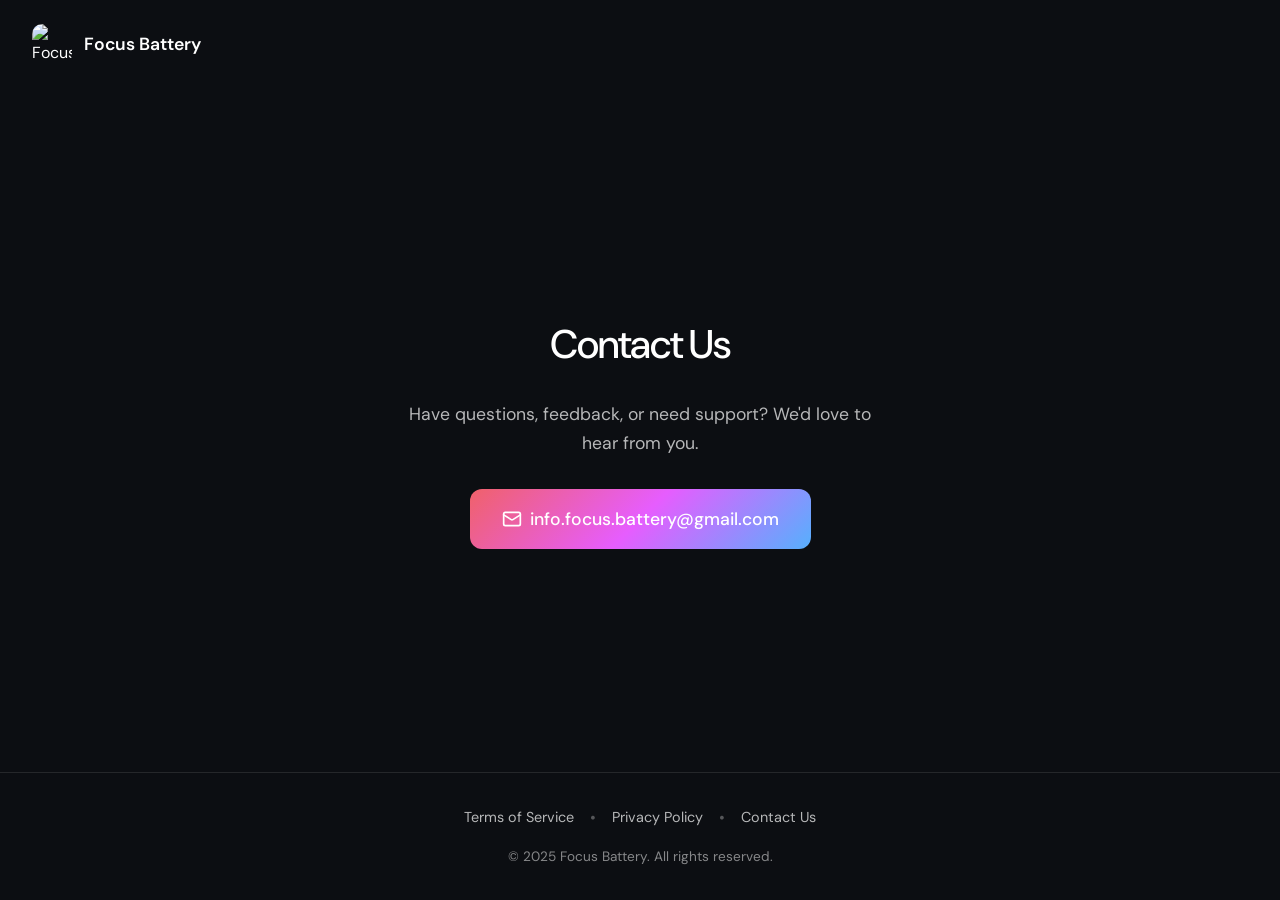
==== contact.html @ 64585968 "Add Focus Battery landing page and supporting pages - Create responsive landing page with hero secti" ====
<!DOCTYPE html>
<html lang="en">
<head>
    <meta charset="UTF-8">
    <meta name="viewport" content="width=device-width, initial-scale=1.0">
    <title>Contact Us - Focus Battery</title>
    <meta name="description" content="Get in touch with the Focus Battery team.">
    <meta name="theme-color" content="#0C0E12">

    <!-- Favicon -->
    <link rel="icon" type="image/png" href="assets/logo.png">
    <link rel="apple-touch-icon" href="assets/logo.png">

    <!-- Fonts -->
    <link rel="preconnect" href="https://fonts.googleapis.com">
    <link rel="preconnect" href="https://fonts.gstatic.com" crossorigin>
    <link href="https://fonts.googleapis.com/css2?family=DM+Sans:ital,opsz,wght@0,9..40,100..1000;1,9..40,100..1000&display=swap" rel="stylesheet">

    <style>
        * {
            margin: 0;
            padding: 0;
            box-sizing: border-box;
        }

        body {
            font-family: 'DM Sans', -apple-system, BlinkMacSystemFont, 'Segoe UI', Roboto, sans-serif;
            background-color: #0C0E12;
            color: #FFFFFF;
            min-height: 100vh;
            display: flex;
            flex-direction: column;
            line-height: 1.6;
            -webkit-font-smoothing: antialiased;
            -moz-osx-font-smoothing: grayscale;
        }

        header {
            padding: 1.5rem 2rem;
        }

        .logo-link {
            display: inline-flex;
            align-items: center;
            gap: 0.75rem;
            text-decoration: none;
            color: #FFFFFF;
        }

        .logo {
            width: 40px;
            height: 40px;
            border-radius: 10px;
        }

        .logo-text {
            font-size: 1.1rem;
            font-weight: 600;
        }

        main {
            flex: 1;
            display: flex;
            flex-direction: column;
            align-items: center;
            justify-content: center;
            padding: 2rem;
            text-align: center;
        }

        .content {
            max-width: 500px;
        }

        h1 {
            font-size: 2.5rem;
            font-weight: 500;
            margin-bottom: 1.5rem;
            letter-spacing: -0.02em;
        }

        .description {
            color: rgba(255, 255, 255, 0.7);
            font-size: 1.1rem;
            margin-bottom: 2rem;
        }

        .email-link {
            display: inline-flex;
            align-items: center;
            gap: 0.5rem;
            background: linear-gradient(135deg, #F0616A 0%, #E65DFE 50%, #56B0FD 100%);
            color: #FFFFFF;
            padding: 1rem 2rem;
            border-radius: 12px;
            text-decoration: none;
            font-weight: 500;
            font-size: 1.1rem;
            transition: transform 0.2s ease, box-shadow 0.2s ease;
        }

        .email-link:hover {
            transform: translateY(-2px);
            box-shadow: 0 8px 30px rgba(230, 93, 254, 0.3);
        }

        .email-link svg {
            width: 20px;
            height: 20px;
        }

        footer {
            padding: 2rem;
            text-align: center;
            border-top: 1px solid rgba(255, 255, 255, 0.1);
        }

        .footer-links {
            display: flex;
            justify-content: center;
            align-items: center;
            gap: 1rem;
            flex-wrap: wrap;
            margin-bottom: 1rem;
        }

        .footer-links a {
            color: rgba(255, 255, 255, 0.7);
            text-decoration: none;
            font-size: 0.9rem;
            transition: color 0.2s ease;
        }

        .footer-links a:hover {
            color: #FFFFFF;
        }

        .footer-links .separator {
            color: rgba(255, 255, 255, 0.3);
        }

        .copyright {
            color: rgba(255, 255, 255, 0.5);
            font-size: 0.85rem;
        }

        @media (max-width: 768px) {
            header {
                padding: 1rem 1.5rem;
            }

            main {
                padding: 1.5rem;
            }

            h1 {
                font-size: 2rem;
            }

            .footer-links {
                flex-direction: column;
                gap: 0.75rem;
            }

            .footer-links .separator {
                display: none;
            }
        }
    </style>
</head>
<body>
    <header>
        <a href="index.html" class="logo-link">
            <img src="assets/logo.png" alt="Focus Battery" class="logo">
            <span class="logo-text">Focus Battery</span>
        </a>
    </header>

    <main>
        <div class="content">
            <h1>Contact Us</h1>
            <p class="description">Have questions, feedback, or need support? We'd love to hear from you.</p>
            <a href="mailto:info.focus.battery@gmail.com" class="email-link">
                <svg xmlns="http://www.w3.org/2000/svg" viewBox="0 0 24 24" fill="none" stroke="currentColor" stroke-width="2" stroke-linecap="round" stroke-linejoin="round">
                    <rect width="20" height="16" x="2" y="4" rx="2"/>
                    <path d="m22 7-8.97 5.7a1.94 1.94 0 0 1-2.06 0L2 7"/>
                </svg>
                info.focus.battery@gmail.com
            </a>
        </div>
    </main>

    <footer>
        <nav class="footer-links">
            <a href="terms.html">Terms of Service</a>
            <span class="separator">•</span>
            <a href="privacy.html">Privacy Policy</a>
            <span class="separator">•</span>
            <a href="contact.html">Contact Us</a>
        </nav>
        <p class="copyright">&copy; 2025 Focus Battery. All rights reserved.</p>
    </footer>
</body>
</html>
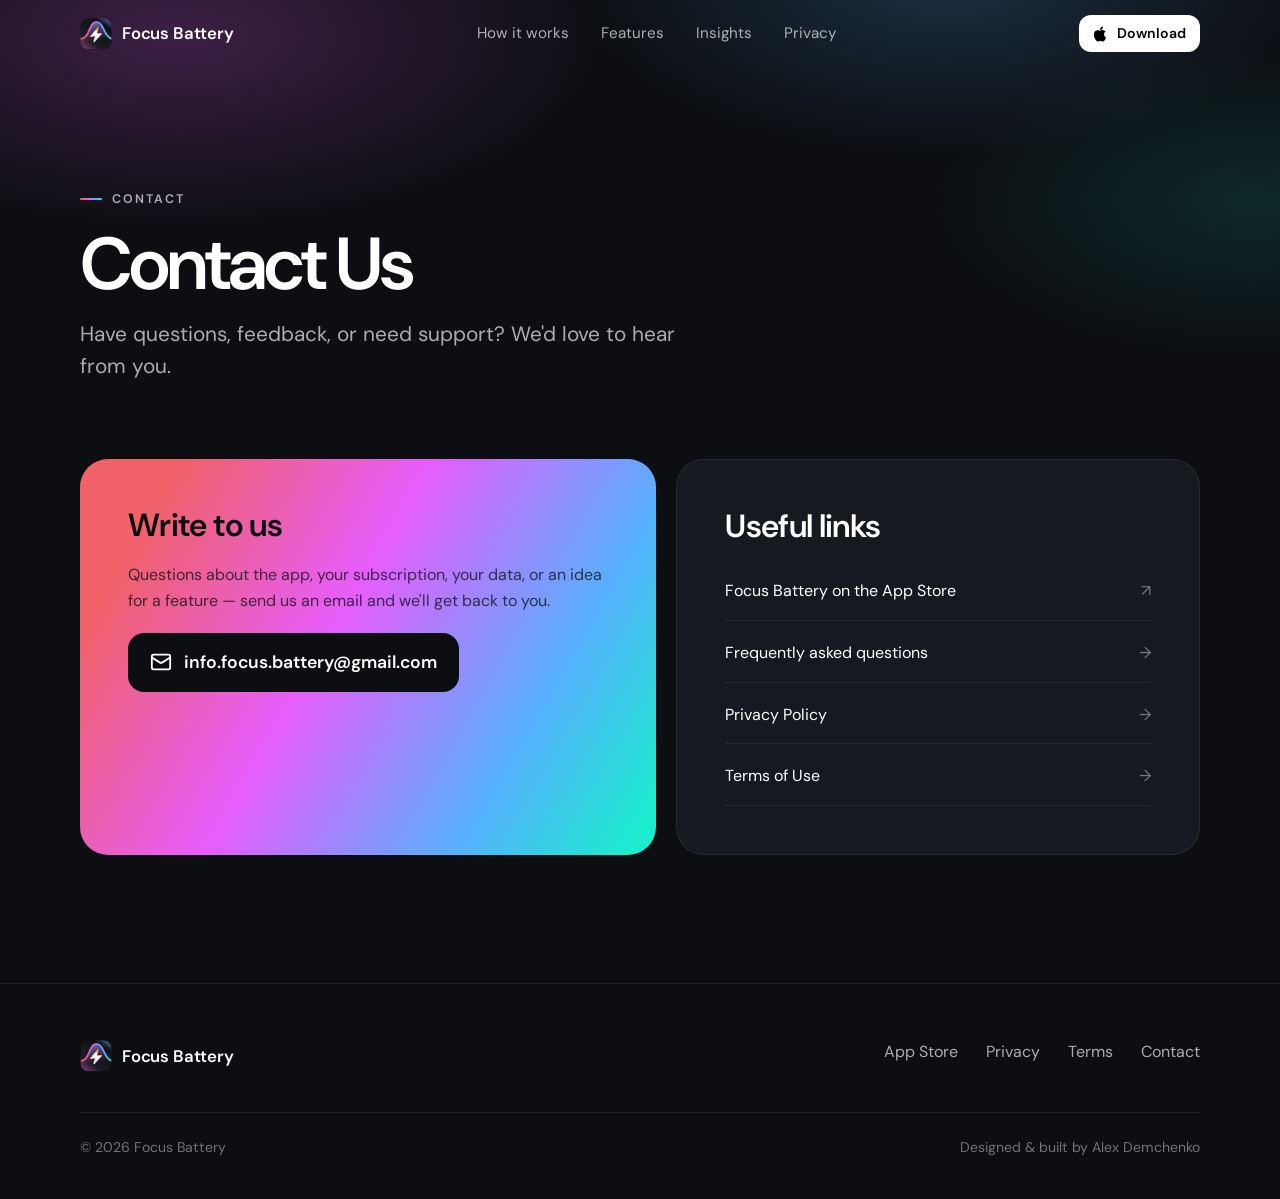
==== commit 60ad28f5: "Redesign website: new homepage, shared styles, animated app visuals - New homepage structure (hero, " ====
--- a/contact.html
+++ b/contact.html
@@ -6,6 +6,7 @@
     <title>Contact Us - Focus Battery</title>
     <meta name="description" content="Get in touch with the Focus Battery team.">
     <meta name="theme-color" content="#0C0E12">
+    <link rel="canonical" href="https://focusbattery.pro/contact.html">
 
     <!-- Favicon -->
     <link rel="icon" type="image/png" href="assets/logo.png">
@@ -16,189 +17,95 @@
     <link rel="preconnect" href="https://fonts.gstatic.com" crossorigin>
     <link href="https://fonts.googleapis.com/css2?family=DM+Sans:ital,opsz,wght@0,9..40,100..1000;1,9..40,100..1000&display=swap" rel="stylesheet">
 
-    <style>
-        * {
-            margin: 0;
-            padding: 0;
-            box-sizing: border-box;
-        }
-
-        body {
-            font-family: 'DM Sans', -apple-system, BlinkMacSystemFont, 'Segoe UI', Roboto, sans-serif;
-            background-color: #0C0E12;
-            color: #FFFFFF;
-            min-height: 100vh;
-            display: flex;
-            flex-direction: column;
-            line-height: 1.6;
-            -webkit-font-smoothing: antialiased;
-            -moz-osx-font-smoothing: grayscale;
-        }
-
-        header {
-            padding: 1.5rem 2rem;
-        }
-
-        .logo-link {
-            display: inline-flex;
-            align-items: center;
-            gap: 0.75rem;
-            text-decoration: none;
-            color: #FFFFFF;
-        }
-
-        .logo {
-            width: 40px;
-            height: 40px;
-            border-radius: 10px;
-        }
-
-        .logo-text {
-            font-size: 1.1rem;
-            font-weight: 600;
-        }
-
-        main {
-            flex: 1;
-            display: flex;
-            flex-direction: column;
-            align-items: center;
-            justify-content: center;
-            padding: 2rem;
-            text-align: center;
-        }
-
-        .content {
-            max-width: 500px;
-        }
-
-        h1 {
-            font-size: 2.5rem;
-            font-weight: 500;
-            margin-bottom: 1.5rem;
-            letter-spacing: -0.02em;
-        }
-
-        .description {
-            color: rgba(255, 255, 255, 0.7);
-            font-size: 1.1rem;
-            margin-bottom: 2rem;
-        }
-
-        .email-link {
-            display: inline-flex;
-            align-items: center;
-            gap: 0.5rem;
-            background: linear-gradient(135deg, #F0616A 0%, #E65DFE 50%, #56B0FD 100%);
-            color: #FFFFFF;
-            padding: 1rem 2rem;
-            border-radius: 12px;
-            text-decoration: none;
-            font-weight: 500;
-            font-size: 1.1rem;
-            transition: transform 0.2s ease, box-shadow 0.2s ease;
-        }
-
-        .email-link:hover {
-            transform: translateY(-2px);
-            box-shadow: 0 8px 30px rgba(230, 93, 254, 0.3);
-        }
-
-        .email-link svg {
-            width: 20px;
-            height: 20px;
-        }
-
-        footer {
-            padding: 2rem;
-            text-align: center;
-            border-top: 1px solid rgba(255, 255, 255, 0.1);
-        }
-
-        .footer-links {
-            display: flex;
-            justify-content: center;
-            align-items: center;
-            gap: 1rem;
-            flex-wrap: wrap;
-            margin-bottom: 1rem;
-        }
-
-        .footer-links a {
-            color: rgba(255, 255, 255, 0.7);
-            text-decoration: none;
-            font-size: 0.9rem;
-            transition: color 0.2s ease;
-        }
-
-        .footer-links a:hover {
-            color: #FFFFFF;
-        }
-
-        .footer-links .separator {
-            color: rgba(255, 255, 255, 0.3);
-        }
-
-        .copyright {
-            color: rgba(255, 255, 255, 0.5);
-            font-size: 0.85rem;
-        }
-
-        @media (max-width: 768px) {
-            header {
-                padding: 1rem 1.5rem;
-            }
-
-            main {
-                padding: 1.5rem;
-            }
-
-            h1 {
-                font-size: 2rem;
-            }
-
-            .footer-links {
-                flex-direction: column;
-                gap: 0.75rem;
-            }
-
-            .footer-links .separator {
-                display: none;
-            }
-        }
-    </style>
+    <!-- Styles (shared with the homepage) -->
+    <link rel="stylesheet" href="assets/css/site.css">
+    <script>document.documentElement.classList.add('js');</script>
 </head>
 <body>
-    <header>
-        <a href="index.html" class="logo-link">
-            <img src="assets/logo.png" alt="Focus Battery" class="logo">
-            <span class="logo-text">Focus Battery</span>
-        </a>
+    <a class="skip-link" href="#main">Skip to content</a>
+    <svg width="0" height="0" style="position:absolute" aria-hidden="true">
+        <defs>
+            <symbol id="i-apple" viewBox="0 0 24 24"><path fill="currentColor" d="M18.71 19.5C17.88 20.74 17 21.95 15.66 21.97C14.32 22 13.89 21.18 12.37 21.18C10.84 21.18 10.37 21.95 9.1 22C7.79 22.05 6.8 20.68 5.96 19.47C4.25 17 2.94 12.45 4.7 9.39C5.57 7.87 7.13 6.91 8.82 6.88C10.1 6.86 11.32 7.75 12.11 7.75C12.89 7.75 14.37 6.68 15.92 6.84C16.57 6.87 18.39 7.1 19.56 8.82C19.47 8.88 17.39 10.1 17.41 12.63C17.44 15.65 20.06 16.66 20.09 16.67C20.06 16.74 19.67 18.11 18.71 19.5ZM13 3.5C13.73 2.67 14.94 2.04 15.94 2C16.07 3.17 15.6 4.35 14.9 5.19C14.21 6.04 13.07 6.7 11.95 6.61C11.8 5.46 12.36 4.26 13 3.5Z"/></symbol>
+        </defs>
+    </svg>
+
+    <header class="nav" id="nav">
+        <div class="wrap nav-inner">
+            <a href="index.html" class="brand" aria-label="Focus Battery — home">
+                <img src="assets/logo.png" alt="" width="32" height="32">
+                <span>Focus Battery</span>
+            </a>
+            <nav aria-label="Main">
+                <ul class="nav-links" id="nav-links">
+                    <li><a href="index.html#how-it-works">How it works</a></li>
+                    <li><a href="index.html#features">Features</a></li>
+                    <li><a href="index.html#insights">Insights</a></li>
+                    <li><a href="index.html#privacy">Privacy</a></li>
+                </ul>
+            </nav>
+            <div class="nav-cta">
+                <a class="btn-store sm" href="https://apps.apple.com/us/app/focus-battery/id6755793734" target="_blank" rel="noopener noreferrer" aria-label="Download Focus Battery on the App Store">
+                    <svg aria-hidden="true"><use href="#i-apple"/></svg>
+                    <span class="s-text">Download</span>
+                </a>
+                <button class="nav-toggle" type="button" aria-label="Open menu" aria-expanded="false" aria-controls="nav-links"><span></span></button>
+            </div>
+        </div>
     </header>
 
-    <main>
-        <div class="content">
-            <h1>Contact Us</h1>
-            <p class="description">Have questions, feedback, or need support? We'd love to hear from you.</p>
-            <a href="mailto:info.focus.battery@gmail.com" class="email-link">
-                <svg xmlns="http://www.w3.org/2000/svg" viewBox="0 0 24 24" fill="none" stroke="currentColor" stroke-width="2" stroke-linecap="round" stroke-linejoin="round">
-                    <rect width="20" height="16" x="2" y="4" rx="2"/>
-                    <path d="m22 7-8.97 5.7a1.94 1.94 0 0 1-2.06 0L2 7"/>
-                </svg>
-                info.focus.battery@gmail.com
-            </a>
+    <main id="main">
+        <section class="page-hero">
+            <div class="wrap">
+                <p class="eyebrow">Contact</p>
+                <h1>Contact Us</h1>
+                <p class="meta lead">Have questions, feedback, or need support? We'd love to hear from you.</p>
+            </div>
+        </section>
+
+        <div class="wrap contact-grid">
+            <section class="contact-card primary" aria-labelledby="write-title">
+                <h2 id="write-title">Write to us</h2>
+                <p class="body">Questions about the app, your subscription, your data, or an idea for a feature — send us an email and we'll get back to you.</p>
+                <a href="mailto:info.focus.battery@gmail.com" class="email-pill">
+                    <svg xmlns="http://www.w3.org/2000/svg" viewBox="0 0 24 24" fill="none" stroke="currentColor" stroke-width="2" stroke-linecap="round" stroke-linejoin="round" aria-hidden="true">
+                        <rect width="20" height="16" x="2" y="4" rx="2"/>
+                        <path d="m22 7-8.97 5.7a1.94 1.94 0 0 1-2.06 0L2 7"/>
+                    </svg>
+                    info.focus.battery@gmail.com
+                </a>
+            </section>
+            <section class="contact-card" aria-labelledby="more-title">
+                <h2 id="more-title">Useful links</h2>
+                <ul class="contact-list">
+                    <li><a href="https://apps.apple.com/us/app/focus-battery/id6755793734" target="_blank" rel="noopener noreferrer"><span>Focus Battery on the App Store</span><span aria-hidden="true">↗</span></a></li>
+                    <li><a href="index.html#faq"><span>Frequently asked questions</span><span aria-hidden="true">→</span></a></li>
+                    <li><a href="privacy.html"><span>Privacy Policy</span><span aria-hidden="true">→</span></a></li>
+                    <li><a href="terms.html"><span>Terms of Use</span><span aria-hidden="true">→</span></a></li>
+                </ul>
+            </section>
         </div>
     </main>
 
-    <footer>
-        <nav class="footer-links">
-            <a href="terms.html">Terms of Service</a>
-            <span class="separator">•</span>
-            <a href="privacy.html">Privacy Policy</a>
-            <span class="separator">•</span>
-            <a href="contact.html">Contact Us</a>
-        </nav>
-        <p class="copyright">&copy; 2025 Focus Battery. All rights reserved.</p>
+    <footer class="footer">
+        <div class="wrap">
+            <div class="footer-top">
+                <a href="index.html" class="brand"><img src="assets/logo.png" alt="" width="32" height="32"><span>Focus Battery</span></a>
+                <nav aria-label="Footer">
+                    <ul class="footer-links">
+                        <li><a href="https://apps.apple.com/us/app/focus-battery/id6755793734" target="_blank" rel="noopener noreferrer">App Store</a></li>
+                        <li><a href="privacy.html">Privacy</a></li>
+                        <li><a href="terms.html">Terms</a></li>
+                        <li><a href="contact.html">Contact</a></li>
+                    </ul>
+                </nav>
+            </div>
+            <div class="footer-bottom">
+                <span>&copy; 2026 Focus Battery</span>
+                <span>Designed &amp; built by Alex Demchenko</span>
+            </div>
+        </div>
     </footer>
+
+    <script src="assets/js/site.js" defer></script>
 </body>
 </html>
--- a/assets/css/site.css
+++ b/assets/css/site.css
@@ -0,0 +1,487 @@
+/* ==========================================================================
+   Focus Battery — shared site styles
+   Used by: index.html, privacy.html, terms.html, contact.html
+   ========================================================================== */
+
+:root {
+  --bg: #0C0E12;
+  --bg-2: #11141A;
+  --card: #161920;
+  --card-2: #1C2029;
+  --line: rgba(255, 255, 255, 0.08);
+  --line-2: rgba(255, 255, 255, 0.14);
+  --text: #FFFFFF;
+  --muted: rgba(255, 255, 255, 0.66);
+  --faint: rgba(255, 255, 255, 0.42);
+
+  --light: #F4F2F9;
+  --light-2: #FFFFFF;
+  --ink: #0C0E12;
+  --ink-muted: #4B4F5C;
+  --ink-line: rgba(12, 14, 18, 0.1);
+
+  --c-red: #F0616A;
+  --c-pink: #E65DFE;
+  --c-blue: #56B0FD;
+  --c-teal: #1DEBD0;
+  --grad: linear-gradient(90deg, #F0616A 13%, #E65DFE 44%, #56B0FD 75%, #1DEBD0 96%);
+  --grad-diag: linear-gradient(120deg, #F0616A 13%, #E65DFE 44%, #56B0FD 75%, #1DEBD0 96%);
+
+  /* App palette (from the iOS app) */
+  --app-blue: #4CBAFF;
+  --app-purple: #8B5CF6;
+  --app-orange: #FB923C;
+  --app-green: #16F07F;
+  --app-teal: #14B8A6;
+
+  --radius: 28px;
+  --radius-sm: 18px;
+  --wrap: 1200px;
+  --gutter: clamp(16px, 4vw, 40px);
+  --nav-h: 68px;
+  --ease: cubic-bezier(0.22, 1, 0.36, 1);
+}
+
+*,
+*::before,
+*::after { box-sizing: border-box; margin: 0; padding: 0; }
+
+html {
+  scroll-behavior: smooth;
+  scroll-padding-top: calc(var(--nav-h) + 12px);
+  -webkit-text-size-adjust: 100%;
+}
+
+body {
+  font-family: 'DM Sans', -apple-system, BlinkMacSystemFont, 'Segoe UI', Roboto, sans-serif;
+  font-optical-sizing: auto;
+  background: var(--bg);
+  color: var(--text);
+  line-height: 1.55;
+  -webkit-font-smoothing: antialiased;
+  -moz-osx-font-smoothing: grayscale;
+  overflow-x: clip;
+}
+
+img, svg, video { display: block; max-width: 100%; }
+a { color: inherit; }
+button { font: inherit; color: inherit; background: none; border: 0; cursor: pointer; }
+
+:focus-visible {
+  outline: 2px solid var(--c-blue);
+  outline-offset: 3px;
+  border-radius: 8px;
+}
+
+.skip-link {
+  position: absolute; left: 12px; top: -60px; z-index: 200;
+  background: #fff; color: var(--ink); padding: 10px 16px; border-radius: 10px;
+  font-weight: 600; text-decoration: none; transition: top .2s;
+}
+.skip-link:focus { top: 12px; }
+
+.visually-hidden {
+  position: absolute !important; width: 1px; height: 1px; overflow: hidden;
+  clip: rect(0 0 0 0); white-space: nowrap;
+}
+
+.wrap { width: 100%; max-width: var(--wrap); margin: 0 auto; padding: 0 var(--gutter); }
+
+.grad-text {
+  background: var(--grad);
+  -webkit-background-clip: text; background-clip: text;
+  -webkit-text-fill-color: transparent; color: transparent;
+}
+
+/* ── Type scale ───────────────────────────────────────────────────────── */
+.eyebrow {
+  display: inline-flex; align-items: center; gap: 10px;
+  font-size: 0.78rem; font-weight: 600; letter-spacing: 0.16em; text-transform: uppercase;
+  color: var(--muted);
+}
+.eyebrow::before {
+  content: ""; width: 22px; height: 2px; border-radius: 2px; background: var(--grad);
+}
+.light .eyebrow { color: var(--ink-muted); }
+
+.h-display {
+  font-size: clamp(2.6rem, 6.6vw, 5.6rem);
+  font-weight: 600; line-height: 1.02; letter-spacing: -0.04em;
+}
+.h-section {
+  font-size: clamp(2.1rem, 5vw, 4.1rem);
+  font-weight: 600; line-height: 1.04; letter-spacing: -0.035em;
+}
+.h-card {
+  font-size: clamp(1.35rem, 2.2vw, 1.75rem);
+  font-weight: 600; line-height: 1.15; letter-spacing: -0.02em;
+}
+.lead {
+  font-size: clamp(1.08rem, 1.7vw, 1.3rem);
+  line-height: 1.55; color: var(--muted); max-width: 40rem;
+}
+.light .lead { color: var(--ink-muted); }
+.body { color: var(--muted); font-size: 1rem; line-height: 1.65; }
+.light .body { color: var(--ink-muted); }
+
+/* ── Buttons ──────────────────────────────────────────────────────────── */
+.btn-store {
+  display: inline-flex; align-items: center; gap: 12px;
+  background: #fff; color: #000;
+  padding: 12px 22px 12px 18px; border-radius: 16px;
+  text-decoration: none; font-weight: 600;
+  transition: transform .35s var(--ease), box-shadow .35s var(--ease);
+  box-shadow: 0 10px 30px -10px rgba(255, 255, 255, 0.25);
+  white-space: nowrap;
+}
+.btn-store:hover { transform: translateY(-2px); box-shadow: 0 16px 40px -12px rgba(255, 255, 255, 0.4); }
+.btn-store svg { width: 30px; height: 30px; flex: none; }
+.btn-store .s-small { display: block; font-size: 0.68rem; font-weight: 500; opacity: .65; line-height: 1.1; }
+.btn-store .s-large { display: block; font-size: 1.25rem; font-weight: 600; letter-spacing: -0.02em; line-height: 1.1; }
+.btn-store.dark { background: #000; color: #fff; box-shadow: 0 14px 40px -14px rgba(0, 0, 0, 0.6); }
+.btn-store.sm { padding: 8px 14px 8px 12px; border-radius: 12px; gap: 8px; box-shadow: none; }
+.btn-store.sm svg { width: 18px; height: 18px; }
+.btn-store.sm .s-text { font-size: 0.88rem; font-weight: 600; }
+
+.btn-ghost {
+  display: inline-flex; align-items: center; gap: 8px;
+  padding: 14px 20px; border-radius: 16px;
+  color: var(--text); text-decoration: none; font-weight: 500;
+  border: 1px solid var(--line-2);
+  transition: background .3s, border-color .3s;
+}
+.btn-ghost:hover { background: rgba(255,255,255,.06); border-color: rgba(255,255,255,.28); }
+.btn-ghost .arrow { display: inline-block; transition: transform .3s var(--ease); }
+.btn-ghost:hover .arrow { transform: translateY(3px); }
+
+.text-link {
+  display: inline-flex; align-items: center; gap: 6px; font-weight: 600;
+  text-decoration: none; border-bottom: 1.5px solid currentColor; padding-bottom: 2px;
+}
+.text-link span { transition: transform .3s var(--ease); }
+.text-link:hover span { transform: translateX(4px); }
+
+/* ── Navigation ───────────────────────────────────────────────────────── */
+.nav {
+  position: fixed; inset: 0 0 auto 0; z-index: 100;
+  height: var(--nav-h);
+  transition: background .35s, border-color .35s, backdrop-filter .35s;
+  border-bottom: 1px solid transparent;
+}
+.nav.scrolled, .nav.open {
+  background: rgba(12, 14, 18, 0.72);
+  -webkit-backdrop-filter: saturate(160%) blur(18px);
+  backdrop-filter: saturate(160%) blur(18px);
+  border-bottom-color: var(--line);
+}
+.nav-inner {
+  height: 100%; display: flex; align-items: center; justify-content: space-between; gap: 24px;
+}
+.brand {
+  display: inline-flex; align-items: center; gap: 10px;
+  font-weight: 600; font-size: 1.05rem; letter-spacing: -0.01em; text-decoration: none;
+}
+.brand img { width: 32px; height: 32px; border-radius: 9px; }
+.nav-links { display: flex; align-items: center; gap: 4px; list-style: none; }
+.nav-links a {
+  display: block; padding: 8px 14px; border-radius: 10px; text-decoration: none;
+  font-size: 0.95rem; color: var(--muted); transition: color .2s, background .2s;
+}
+.nav-links a:hover { color: var(--text); background: rgba(255,255,255,.06); }
+.nav-cta { display: flex; align-items: center; gap: 10px; }
+.nav-toggle {
+  display: none; width: 44px; height: 44px; border-radius: 12px;
+  align-items: center; justify-content: center;
+}
+.nav-toggle span, .nav-toggle span::before, .nav-toggle span::after {
+  display: block; width: 20px; height: 2px; border-radius: 2px; background: #fff;
+  position: relative; transition: transform .3s var(--ease), background .2s;
+}
+.nav-toggle span::before, .nav-toggle span::after { content: ""; position: absolute; left: 0; }
+.nav-toggle span::before { top: -6px; }
+.nav-toggle span::after { top: 6px; }
+.nav.open .nav-toggle span { background: transparent; }
+.nav.open .nav-toggle span::before { transform: translateY(6px) rotate(45deg); }
+.nav.open .nav-toggle span::after { transform: translateY(-6px) rotate(-45deg); }
+
+/* Nav switches to a light treatment while it sits over a light section */
+.nav.on-light:not(.open) {
+  background: rgba(244, 242, 249, 0.78); border-bottom-color: var(--ink-line); color: var(--ink);
+}
+.nav.on-light:not(.open) .nav-links a { color: var(--ink-muted); }
+.nav.on-light:not(.open) .nav-links a:hover { color: var(--ink); background: rgba(12,14,18,.06); }
+.nav.on-light:not(.open) .btn-store { background: var(--ink); color: #fff; }
+.nav.on-light:not(.open) .nav-toggle span,
+.nav.on-light:not(.open) .nav-toggle span::before,
+.nav.on-light:not(.open) .nav-toggle span::after { background: var(--ink); }
+.nav, .nav .btn-store, .nav-links a { transition: background .35s, color .35s, border-color .35s; }
+
+@media (max-width: 900px) {
+  .nav-toggle { display: inline-flex; }
+  .nav-links {
+    position: fixed; top: var(--nav-h); left: 0; right: 0;
+    flex-direction: column; align-items: stretch; gap: 0;
+    padding: 8px var(--gutter) 24px;
+    background: var(--bg);
+    border-bottom: 1px solid var(--line);
+    transform: translateY(-8px); opacity: 0; visibility: hidden;
+    transition: opacity .3s, transform .3s var(--ease), visibility .3s;
+  }
+  .nav.open .nav-links { transform: none; opacity: 1; visibility: visible; }
+  .nav-links a { padding: 16px 4px; font-size: 1.15rem; color: var(--text); border-bottom: 1px solid var(--line); border-radius: 0; }
+}
+@media (max-width: 420px) {
+  .nav-cta .btn-store.sm .s-text { display: none; }
+  .nav-cta .btn-store.sm { padding: 9px; }
+}
+
+/* ── Sections ─────────────────────────────────────────────────────────── */
+.section { position: relative; padding: clamp(80px, 12vw, 160px) 0; }
+.section.light { background: var(--light); color: var(--ink); }
+.section.light + .section.light { padding-top: 0; }
+.section-head { display: grid; gap: 20px; max-width: 46rem; margin-bottom: clamp(40px, 6vw, 72px); }
+.section-head.center { margin-left: auto; margin-right: auto; text-align: center; justify-items: center; }
+
+/* Rounded "sheet" edges for light sections, like stacked cards */
+.section.sheet { border-radius: clamp(28px, 4vw, 48px); margin: 0 clamp(0px, 1vw, 12px); }
+
+/* ── Reveal on scroll ─────────────────────────────────────────────────── */
+.js .reveal {
+  opacity: 0; transform: translateY(28px);
+  transition: opacity .9s var(--ease), transform .9s var(--ease);
+  transition-delay: var(--d, 0s);
+}
+.js .reveal.in { opacity: 1; transform: none; }
+
+/* ── Footer ───────────────────────────────────────────────────────────── */
+.footer {
+  border-top: 1px solid var(--line);
+  padding: 56px 0 40px;
+  background: var(--bg);
+}
+.footer-top {
+  display: flex; justify-content: space-between; align-items: flex-start; gap: 32px; flex-wrap: wrap;
+}
+.footer-links { display: flex; flex-wrap: wrap; gap: 8px 28px; list-style: none; }
+.footer-links a { color: var(--muted); text-decoration: none; transition: color .2s; }
+.footer-links a:hover { color: var(--text); }
+.footer-bottom {
+  margin-top: 40px; padding-top: 24px; border-top: 1px solid var(--line);
+  display: flex; justify-content: space-between; gap: 12px; flex-wrap: wrap;
+  font-size: 0.88rem; color: var(--faint);
+}
+.footer-bottom a { color: var(--muted); text-decoration: none; }
+.footer-bottom a:hover { color: var(--text); }
+
+/* ==========================================================================
+   Phone + in-app UI (recreated from the iOS app so it stays crisp & animated)
+   ========================================================================== */
+.phone {
+  --pw: 300px;
+  position: relative;
+  width: var(--pw);
+  aspect-ratio: 300 / 624;
+  border-radius: calc(var(--pw) * 0.16);
+  padding: calc(var(--pw) * 0.034);
+  background: linear-gradient(150deg, #34363E 0%, #15161A 38%, #0A0B0D 70%, #2A2C33 100%);
+  box-shadow:
+    inset 0 0 0 1px rgba(255, 255, 255, 0.10),
+    inset 0 0 0 calc(var(--pw) * 0.012) #050506,
+    0 50px 100px -30px rgba(0, 0, 0, 0.75),
+    0 30px 60px -30px rgba(0, 0, 0, 0.6);
+}
+.light .phone {
+  box-shadow:
+    inset 0 0 0 1px rgba(255, 255, 255, 0.10),
+    inset 0 0 0 calc(var(--pw) * 0.012) #050506,
+    0 60px 90px -40px rgba(40, 20, 80, 0.45),
+    0 24px 40px -24px rgba(12, 14, 18, 0.5);
+}
+.phone-screen {
+  position: relative; height: 100%; overflow: hidden;
+  border-radius: calc(var(--pw) * 0.128);
+  background: #000;
+  container-type: inline-size;
+}
+.phone-screen::after { /* dynamic island */
+  content: ""; position: absolute; top: 3.2%; left: 50%; transform: translateX(-50%);
+  width: 31%; height: 4.6%; border-radius: 99px; background: #000; z-index: 5;
+  box-shadow: inset 0 0 0 1px rgba(255,255,255,.04);
+}
+.screen-video {
+  position: absolute; inset: 0; width: 100%; height: 100%; object-fit: cover; display: none; z-index: 4;
+}
+.phone.has-video .screen-video { display: block; }
+
+.app {
+  position: absolute; inset: 0;
+  font-size: 4.3cqw; /* ≈ 12–13px on a 300px phone; everything inside uses em */
+  color: #fff; padding: 3.4em 1em 1em;
+  display: flex; flex-direction: column; gap: 0.75em;
+}
+.app-status {
+  position: absolute; top: 1.05em; left: 2.1em; right: 1.9em;
+  display: flex; justify-content: space-between; align-items: center;
+  font-size: 0.95em; font-weight: 600;
+}
+.app-status i { display: inline-flex; gap: 0.3em; align-items: center; }
+.app-status i b { display: block; width: 1.1em; height: 0.62em; border-radius: 0.16em; border: 1.5px solid #fff; position: relative; }
+.app-status i b::after { content: ""; position: absolute; inset: 1px; right: 40%; background: #fff; border-radius: 1px; }
+.app-status i s { display: block; width: 0.18em; background: #fff; border-radius: 1px; }
+.app-top {
+  display: grid; grid-template-columns: 2.3em 1fr 2.3em; align-items: center; text-align: center;
+  margin-bottom: 0.1em;
+}
+.app-top .circle-btn { width: 2.3em; height: 2.3em; border-radius: 50%; background: #1A1B1F; display: grid; place-items: center; }
+.app-top .circle-btn svg { width: 1.05em; height: 1.05em; stroke: #fff; fill: none; stroke-width: 2; }
+.app-title { font-weight: 600; font-size: 1.05em; }
+.app-sub { font-size: 0.85em; color: rgba(255,255,255,.6); }
+
+.app-card {
+  background: #0E0F12; border: 1px solid rgba(255,255,255,.06);
+  border-radius: 1.35em; padding: 1em 1em 0.9em;
+  position: relative;
+}
+.app-label { display: flex; align-items: center; gap: 0.4em; font-size: 0.92em; font-weight: 500; color: #fff; }
+.app-label svg { width: 1.1em; height: 1.1em; fill: none; stroke-width: 2; stroke-linecap: round; stroke-linejoin: round; }
+.app-level { font-size: 1.85em; font-weight: 500; letter-spacing: -0.02em; display: flex; align-items: center; gap: 0.25em; margin-top: 0.1em; }
+.app-level .lvl-arrow { color: var(--app-purple); font-size: 0.75em; }
+.app-chart { width: 100%; height: auto; overflow: visible; }
+.app-axis { display: flex; justify-content: space-between; font-size: 0.62em; color: rgba(255,255,255,.4); margin-top: 0.3em; }
+.app-note {
+  display: flex; align-items: center; gap: 0.5em; margin-top: 0.7em; padding-top: 0.7em;
+  border-top: 1px solid rgba(255,255,255,.07); font-size: 0.74em; color: rgba(255,255,255,.62);
+}
+.app-note .dot { width: 0.55em; height: 0.55em; border-radius: 50%; background: var(--app-green); box-shadow: 0 0 0 0 rgba(22,240,127,.6); animation: ping 2.2s infinite; flex: none; }
+.app-big { font-size: 2.6em; font-weight: 400; letter-spacing: -0.03em; line-height: 1; }
+.app-big small { font-size: 0.45em; margin-left: 0.08em; color: rgba(255,255,255,.75); }
+.batt-row { display: flex; align-items: flex-end; gap: 0.9em; margin: 0.5em 0 0.3em; }
+.batt-gauge { flex: 1; padding-bottom: 0.35em; }
+.batt-gauge .track { height: 0.42em; border-radius: 99px; background: #26282E; position: relative; overflow: hidden; }
+.batt-gauge .fill {
+  position: absolute; right: 0; top: 0; bottom: 0; width: calc(var(--v, .5) * 100%);
+  border-radius: 99px; background: linear-gradient(90deg, #56B0FD, #B84DFF, #FF4D9E, #FF6B35);
+  transition: width 1.4s var(--ease);
+}
+.batt-gauge .ends { display: flex; justify-content: space-between; font-size: 0.6em; color: rgba(255,255,255,.4); margin-top: 0.35em; }
+
+/* chart drawing animation (stroke-dash) */
+.draw { stroke-dasharray: var(--len, 1000); stroke-dashoffset: var(--len, 1000); transition: stroke-dashoffset 2.2s var(--ease); }
+.in .draw, .draw.in { stroke-dashoffset: 0; }
+.now-pill { animation: nowPulse 2.4s ease-in-out infinite; transform-box: fill-box; transform-origin: center; }
+
+@keyframes ping {
+  0% { box-shadow: 0 0 0 0 rgba(22,240,127,.55); }
+  70% { box-shadow: 0 0 0 0.6em rgba(22,240,127,0); }
+  100% { box-shadow: 0 0 0 0 rgba(22,240,127,0); }
+}
+@keyframes nowPulse { 0%,100% { transform: scale(1); } 50% { transform: scale(1.08); } }
+
+/* ==========================================================================
+   Legal / contact pages
+   ========================================================================== */
+.page-hero {
+  position: relative; padding: calc(var(--nav-h) + clamp(56px, 9vw, 120px)) 0 clamp(48px, 6vw, 80px);
+  overflow: hidden;
+}
+.page-hero::before {
+  content: ""; position: absolute; inset: -40% -10% auto; height: 120%;
+  background:
+    radial-gradient(40% 50% at 20% 40%, rgba(230, 93, 254, 0.22), transparent 70%),
+    radial-gradient(35% 45% at 70% 30%, rgba(86, 176, 253, 0.20), transparent 70%),
+    radial-gradient(30% 40% at 90% 70%, rgba(29, 235, 208, 0.12), transparent 70%);
+  pointer-events: none;
+}
+.page-hero .wrap { position: relative; }
+.page-hero h1 { font-size: clamp(2.6rem, 6vw, 4.6rem); font-weight: 600; letter-spacing: -0.04em; line-height: 1.02; margin: 18px 0 16px; }
+.page-hero .meta { color: var(--muted); }
+
+.doc-layout {
+  display: grid; grid-template-columns: 240px minmax(0, 1fr); gap: clamp(32px, 6vw, 80px);
+  align-items: start; padding-bottom: clamp(80px, 10vw, 140px);
+}
+.doc-toc { position: sticky; top: calc(var(--nav-h) + 24px); font-size: 0.9rem; }
+.doc-toc p { font-weight: 600; letter-spacing: .14em; text-transform: uppercase; font-size: .72rem; color: var(--faint); margin-bottom: 12px; }
+.doc-toc ol { list-style: none; display: grid; gap: 2px; border-left: 1px solid var(--line); }
+.doc-toc a {
+  display: block; padding: 6px 14px; margin-left: -1px; border-left: 2px solid transparent;
+  color: var(--muted); text-decoration: none; line-height: 1.35; transition: color .2s, border-color .2s;
+}
+.doc-toc a:hover { color: var(--text); }
+.doc-toc a.active { color: var(--text); border-left-color: var(--c-pink); }
+
+.doc {
+  background: var(--light-2); color: var(--ink);
+  border-radius: var(--radius); padding: clamp(28px, 5vw, 64px);
+  line-height: 1.75; font-size: 1.02rem;
+  box-shadow: 0 40px 80px -50px rgba(0,0,0,.6);
+}
+.doc .intro { font-size: 1.12rem; color: #2B2E38; margin-bottom: 0.9rem; }
+.doc .content h2 {
+  font-size: clamp(1.35rem, 2.4vw, 1.7rem); font-weight: 600; letter-spacing: -0.02em; line-height: 1.25;
+  margin-bottom: 1rem; scroll-margin-top: calc(var(--nav-h) + 24px);
+}
+.doc .content h3 { font-size: 1.12rem; font-weight: 600; margin: 1.8rem 0 .7rem; }
+.doc .content p { color: #3A3E4A; margin-bottom: 1rem; }
+.doc .content strong, .doc .intro strong { color: var(--ink); font-weight: 600; }
+.doc .content ul { margin: 0 0 1.1rem; padding-left: 0; list-style: none; color: #3A3E4A; }
+.doc .content li { position: relative; padding-left: 1.4rem; margin-bottom: .55rem; }
+.doc .content li::before {
+  content: ""; position: absolute; left: 0; top: .72em; width: 7px; height: 7px; border-radius: 50%;
+  background: var(--grad-diag);
+}
+.doc .content a { color: #6A3BE0; text-decoration: underline; text-underline-offset: 3px; }
+.doc .section-divider { height: 1px; background: var(--ink-line); margin: 2.4rem 0; }
+.doc .highlight-box {
+  position: relative; margin: 1.4rem 0; padding: 20px 22px 20px 26px; border-radius: 18px;
+  background: linear-gradient(135deg, rgba(240,97,106,.08), rgba(230,93,254,.08) 40%, rgba(86,176,253,.08) 75%, rgba(29,235,208,.08));
+  border: 1px solid rgba(124, 92, 246, 0.18);
+}
+.doc .highlight-box::before {
+  content: ""; position: absolute; left: 0; top: 16px; bottom: 16px; width: 4px; border-radius: 4px; background: var(--grad);
+}
+.doc .highlight-box p:last-child { margin-bottom: 0; }
+
+@media (max-width: 900px) {
+  .doc-layout { grid-template-columns: 1fr; }
+  .doc-toc { display: none; }
+}
+
+/* Contact */
+.contact-grid {
+  display: grid; grid-template-columns: 1.1fr 1fr; gap: 20px; padding-bottom: clamp(80px, 10vw, 140px);
+}
+.contact-card {
+  border-radius: var(--radius); padding: clamp(28px, 4vw, 48px);
+  background: var(--card); border: 1px solid var(--line);
+  display: flex; flex-direction: column; gap: 18px; position: relative; overflow: hidden;
+}
+.contact-card.primary { background: var(--grad-diag); color: var(--ink); border: 0; }
+.contact-card.primary .body { color: rgba(12,14,18,.75); }
+.contact-card h2 { font-size: clamp(1.5rem, 2.6vw, 2rem); font-weight: 600; letter-spacing: -0.02em; line-height: 1.15; }
+.email-pill {
+  display: inline-flex; align-items: center; gap: 12px; align-self: flex-start;
+  background: var(--ink); color: #fff; text-decoration: none;
+  padding: 16px 22px; border-radius: 16px; font-weight: 600; font-size: clamp(0.95rem, 2vw, 1.1rem);
+  transition: transform .3s var(--ease); word-break: break-all;
+}
+.email-pill:hover { transform: translateY(-2px); }
+.email-pill svg { width: 22px; height: 22px; flex: none; }
+.contact-list { list-style: none; display: grid; gap: 4px; }
+.contact-list a {
+  display: flex; justify-content: space-between; align-items: center; gap: 12px;
+  padding: 16px 0; border-bottom: 1px solid var(--line); text-decoration: none; color: var(--text);
+}
+.contact-list a span:last-child { color: var(--faint); transition: transform .3s var(--ease), color .2s; }
+.contact-list a:hover span:last-child { color: #fff; transform: translateX(4px); }
+@media (max-width: 800px) { .contact-grid { grid-template-columns: 1fr; } }
+
+/* ── Reduced motion ───────────────────────────────────────────────────── */
+@media (prefers-reduced-motion: reduce) {
+  html { scroll-behavior: auto; }
+  *, *::before, *::after {
+    animation-duration: 0.001ms !important; animation-iteration-count: 1 !important;
+    transition-duration: 0.001ms !important; transition-delay: 0s !important;
+  }
+  .js .reveal { opacity: 1; transform: none; }
+}
